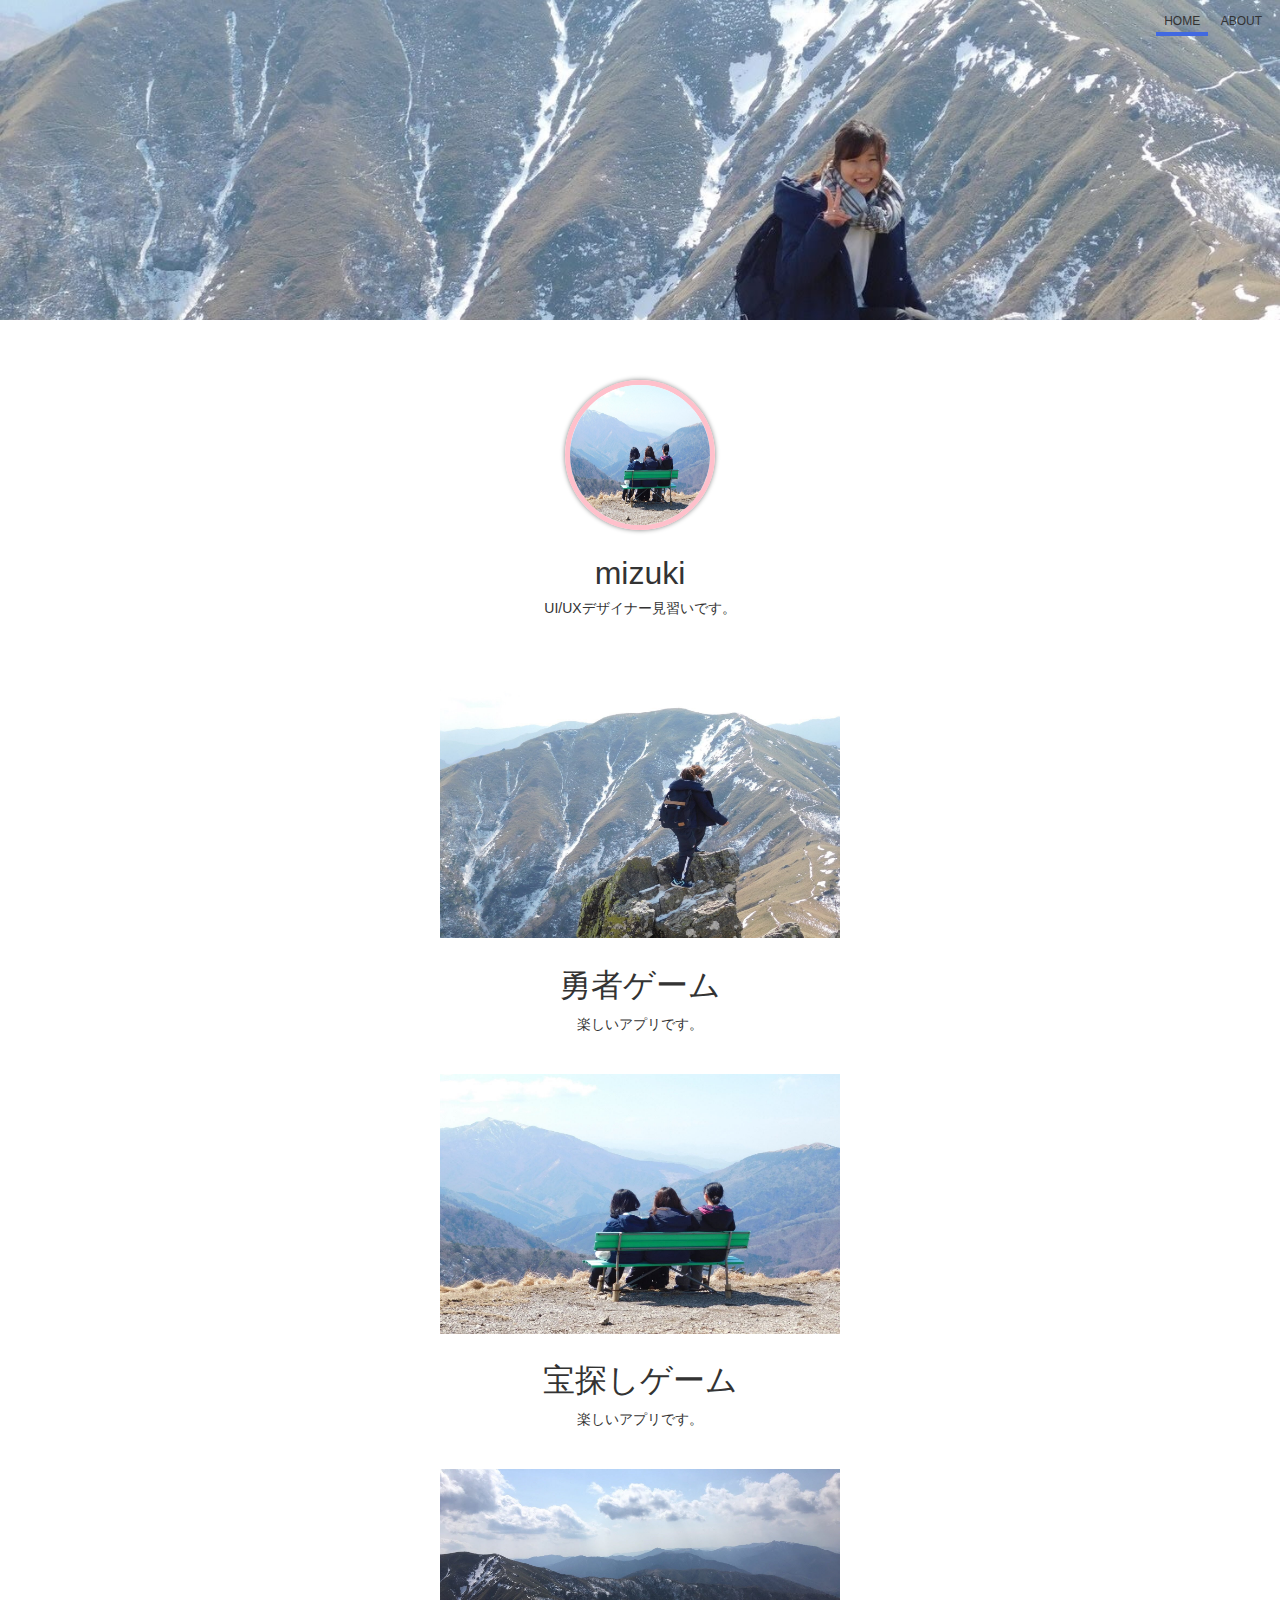
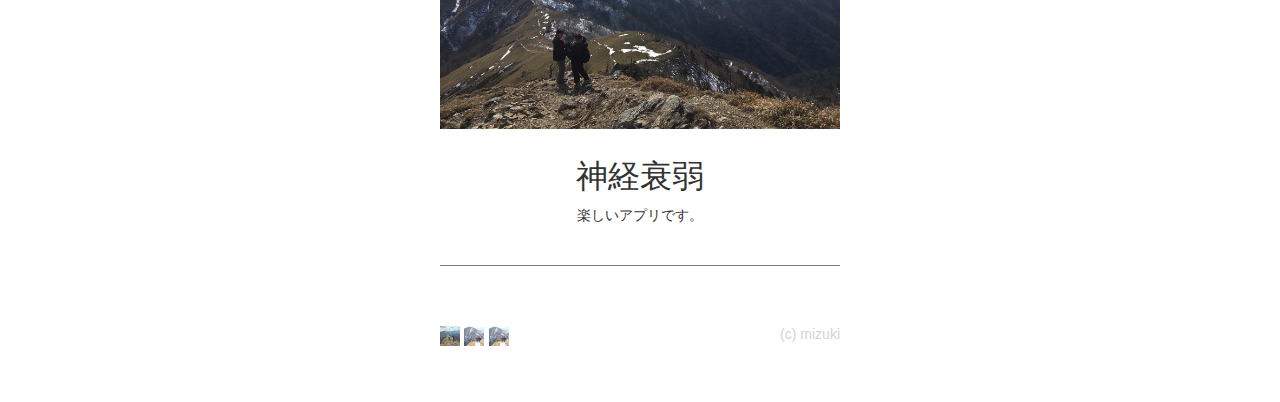
==== demo/src/main/resources/templates/index.html @ 743d3a15 "my portfolio" ====
<!DOCTYPE html>
<html lang="ja">
    <head>
        <meta charset="utf-8">
        <title>
        mizuki's portfolio site
        </title>
        <meta name="description" content="mizuki's portfolio site">
        <link rel="stylesheet" href="style/styles.css">
    </head>
    <body>
    <header>
    <!-- 
        ol: (o)rdered (l)ist
        ul: (u)nordered (l)ist

        li: (l)ist (i)tem
    -->
        <nav>
        <ul>
            <li class="current">
                <a href="index.html">
                    HOME
                </a>
            </li>
            <li>
                <a href="about.html">
                    ABOUT
                </a>
            </li>
        </ul>
        </nav>
     </header>
        <section>
        <img src="img/剣山04.JPG" width="140" height="140" 
            alt = "mizuki icon" class="icon">
        <h1>mizuki</h1>
        <p>UI/UXデザイナー見習いです。</p>
        </section>
        <div class="works">
        <section>
        <img src="img/剣山02.JPG" width="400" height="260" >
        <h1>
        勇者ゲーム</h1>
        <p>
        楽しいアプリです。
        </p>
        </section>
        <section>
        <img src="img/剣山04.JPG" width="400" height="260" >
        <h1>
        宝探しゲーム</h1>
        <p>
        楽しいアプリです。
        </p>
        </section>
        <section>
        <img src="img/剣山03.JPG" width="400" height="260" >
        <h1>
        神経衰弱</h1>
        <p>
        楽しいアプリです。
        </p>
        </section>
        </div>
        <footer>
        <ul>
            <li>
                <a href="mailto:mizuki@gmail.com" target="_brank">
                    <img src="img/剣山07.JPG" width="20" height="20" alt="メール送信">
                </a>
            </li>
            <li>
                <a href="https://dotinstall.com/lessons/basic_html_v4/45113" target="_brank">
                    <img src="img/剣山06.JPG" width="20" height="20" alt="ブログサイトへ">
                </a>
            </li>
                <a href="https://dotinstall.com/lessons/basic_html_v4/45113" >
            <li><img src="img/剣山06.JPG" width="20" height="20" alt="写真サイトへ">
                </a>
            </li>
        </ul>
        
        <p>
        (c) mizuki
        </p>
        </footer>
    </body>

</html>
---- demo/src/main/resources/templates/style/styles.css ----
body {
    color: #333;
    font-family: Verdana, sans-serif;
    margin: 0;
}

header {
    text-align: right;
    padding: 10px;
    background-image:
    url(../img/剣山01.JPG);
    height: 300px;
    background-size: cover;
    background-position: 50% 50%;
    margin-bottom: 60px;
}
header ul{
    margin: 0;
    list-style-type: none;
    padding-left: 0;
}

header li {
    display: inline-block;
    padding: 4px 8px;
    font-size: 12px;
}

header li > a {
    text-decoration: none;
    color: inherit;
}

header li > a:hover {
    color: royalblue;
}

.current {
    border-bottom: 4px solid royalblue;
}

section{
    text-align: center;
}

section  h1 {
    font-weight: normal;
    margin-bottom: 8px;
}
section p {
    margin-top: 0;
    font-size: 14px;
}

/* section > img */

.icon { 
    border-radius: 50%;
    /* border-color: pink;
    border-width: 5px;
    border-style: solid; */
    border: 5px solid pink;
    box-shadow: 0px 0px 5px gray;
}

.works {
    width: 400px;
    margin: 60px auto;
    border-bottom: 1px solid gray;
}

.works h1
.works p {
    text-align: left;
}

.works > section {
    margin-bottom: 40px;
}

footer {
    width: 400px;
    margin: 0px auto 60px;
}

footer ul{
    margin: 0;
    list-style-type: none;
    padding-left: 0;
    float: left;
}

footer li {
    display: inline-block;
}


footer li > a:hover {
    opacity: 0.6;
}

footer p {
    color: lightgray;
    font-size: 14px;
    text-align: right;
}

.about  {
    width: 400px;
    margin: 0 auto 60px; 
}

.about p {
    text-align: center;
}
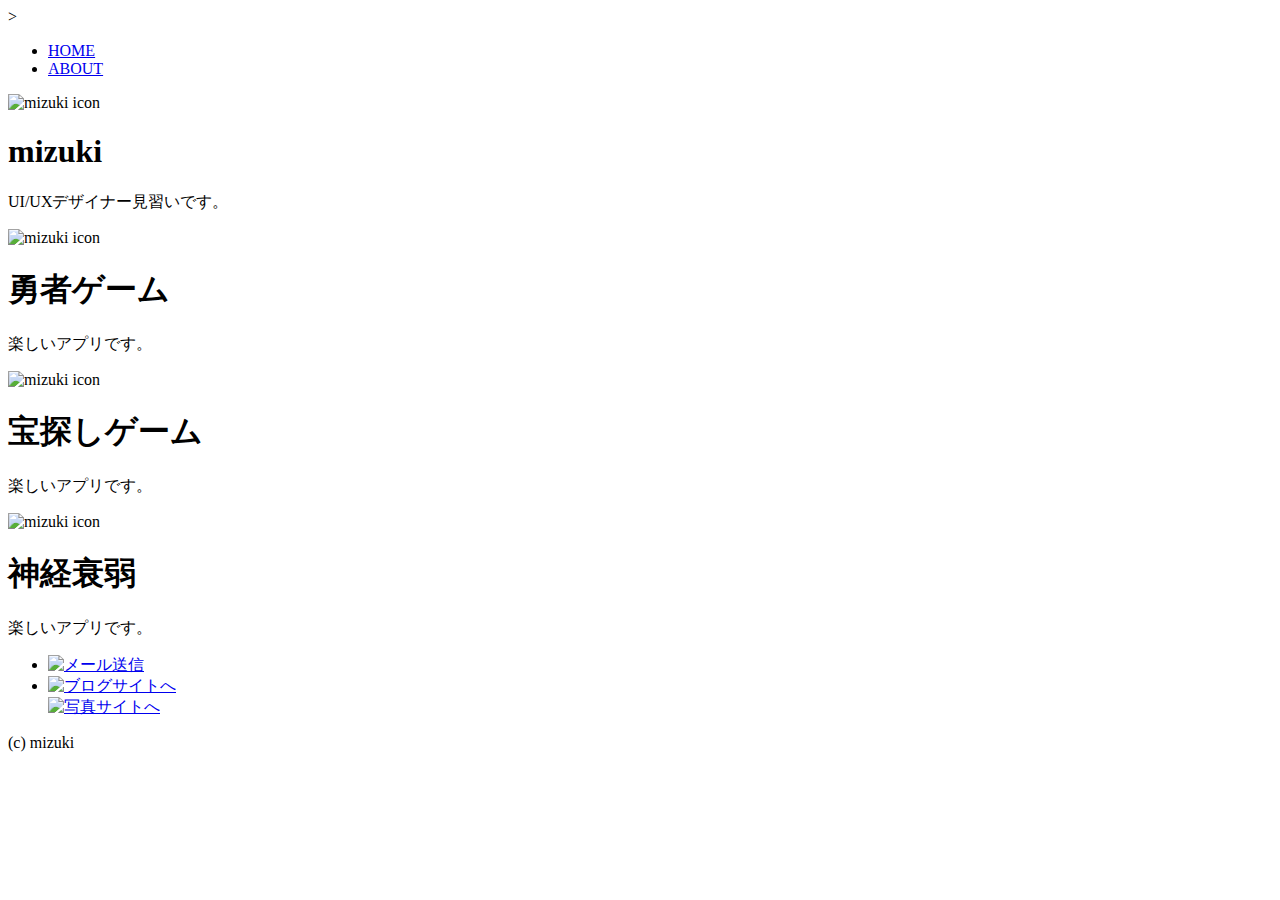
==== commit 71dee650: "change text, but cannot see this..." ====
--- a/demo/src/main/resources/templates/index.html
+++ b/demo/src/main/resources/templates/index.html
@@ -1,12 +1,12 @@
 <!DOCTYPE html>
-<html lang="ja">
+<html xmlns:th="http://www.thymeleaf.org">
     <head>
         <meta charset="utf-8">
         <title>
         mizuki's portfolio site
         </title>
         <meta name="description" content="mizuki's portfolio site">
-        <link rel="stylesheet" href="style/styles.css">
+        <link rel="stylesheet" th:href="@{/css/style.css}"/>>
     </head>
     <body>
     <header>
@@ -32,14 +32,14 @@
         </nav>
      </header>
         <section>
-        <img src="img/剣山04.JPG" width="140" height="140" 
+        <img src="../img/tsurugi04.JPG" width="140" height="140" 
             alt = "mizuki icon" class="icon">
         <h1>mizuki</h1>
         <p>UI/UXデザイナー見習いです。</p>
         </section>
         <div class="works">
         <section>
-        <img src="img/剣山02.JPG" width="400" height="260" >
+        <img src="../img/tsurugi02.JPG" width="400" height="260" alt = "mizuki icon">
         <h1>
         勇者ゲーム</h1>
         <p>
@@ -47,7 +47,7 @@
         </p>
         </section>
         <section>
-        <img src="img/剣山04.JPG" width="400" height="260" >
+        <img src="../img/tsurugi04.JPG" width="400" height="260" alt = "mizuki icon">
         <h1>
         宝探しゲーム</h1>
         <p>
@@ -55,7 +55,7 @@
         </p>
         </section>
         <section>
-        <img src="img/剣山03.JPG" width="400" height="260" >
+        <img src="../img/tsurugi03.JPG" width="400" height="260" alt = "mizuki icon">
         <h1>
         神経衰弱</h1>
         <p>
@@ -67,16 +67,16 @@
         <ul>
             <li>
                 <a href="mailto:mizuki@gmail.com" target="_brank">
-                    <img src="img/剣山07.JPG" width="20" height="20" alt="メール送信">
+                    <img src="../img/tsurugi07.JPG" width="20" height="20" alt="メール送信">
                 </a>
             </li>
             <li>
                 <a href="https://dotinstall.com/lessons/basic_html_v4/45113" target="_brank">
-                    <img src="img/剣山06.JPG" width="20" height="20" alt="ブログサイトへ">
+                    <img src="../img/tsurugi06.JPG" width="20" height="20" alt="ブログサイトへ">
                 </a>
             </li>
                 <a href="https://dotinstall.com/lessons/basic_html_v4/45113" >
-            <li><img src="img/剣山06.JPG" width="20" height="20" alt="写真サイトへ">
+                <img src="../img/tsurugi06.JPG" width="20" height="20" alt="写真サイトへ">
                 </a>
             </li>
         </ul>
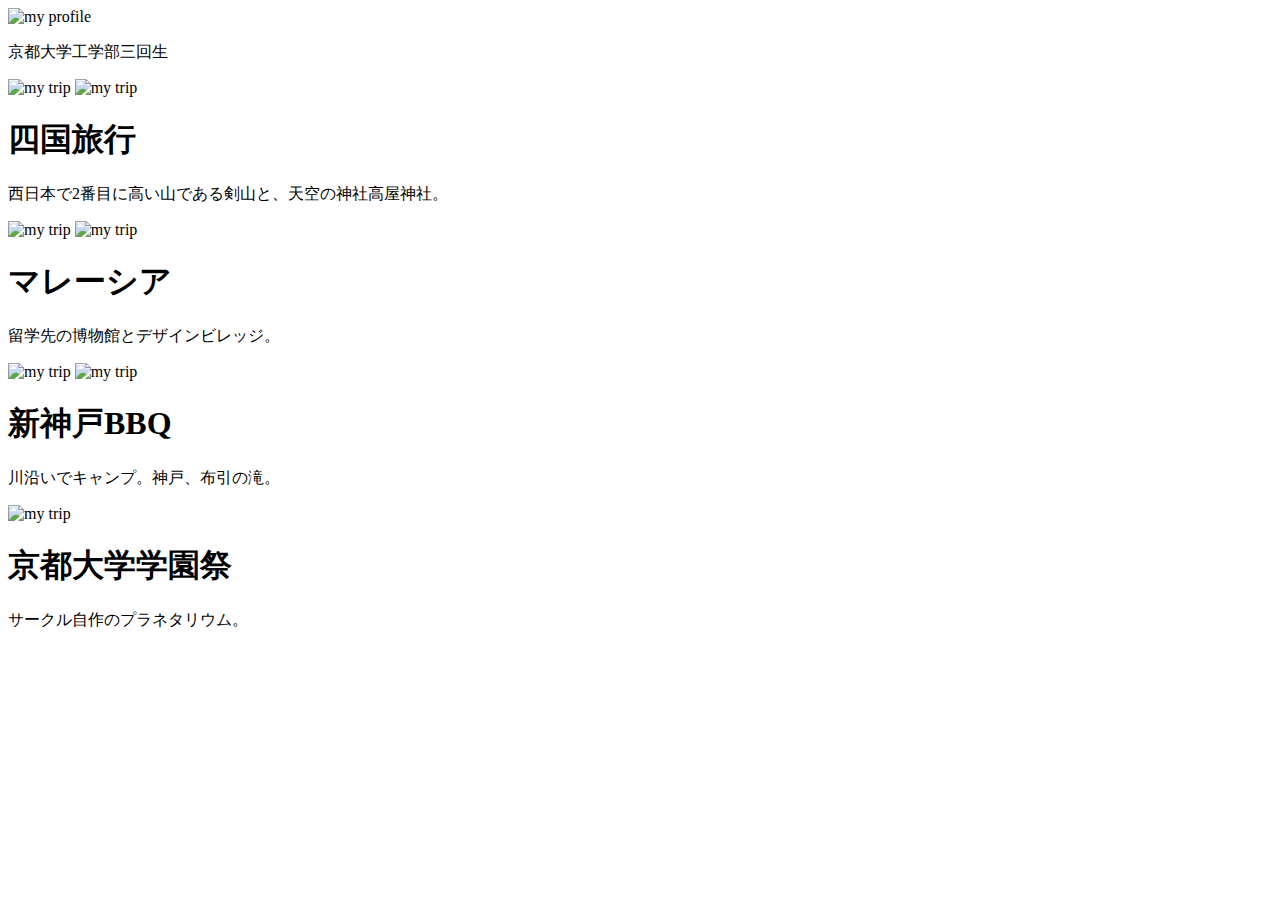
==== commit ff8cf36b: "temporary submission." ====
--- a/demo/src/main/resources/templates/index.html
+++ b/demo/src/main/resources/templates/index.html
@@ -1,92 +1,50 @@
 <!DOCTYPE html>
-<html xmlns:th="http://www.thymeleaf.org">
+<html lang="ja" xmlns:th="http://www.thymeleaf.org">
     <head>
-        <meta charset="utf-8">
-        <title>
-        mizuki's portfolio site
-        </title>
-        <meta name="description" content="mizuki's portfolio site">
-        <link rel="stylesheet" th:href="@{/css/style.css}"/>>
+        <meta charset = "utf-8">
+        <title>my trips</title>
+        <meta name = "description" content = "my trips">
+        <link rel = "stylesheet" href = "../css/styles.css" th:href="@{/css/styles.css}">
     </head>
+    <header>
+
+    </header>
     <body>
-    <header>
-    <!-- 
-        ol: (o)rdered (l)ist
-        ul: (u)nordered (l)ist
-
-        li: (l)ist (i)tem
-    -->
-        <nav>
-        <ul>
-            <li class="current">
-                <a href="index.html">
-                    HOME
-                </a>
-            </li>
-            <li>
-                <a href="about.html">
-                    ABOUT
-                </a>
-            </li>
-        </ul>
-        </nav>
-     </header>
         <section>
-        <img src="../img/tsurugi04.JPG" width="140" height="140" 
-            alt = "mizuki icon" class="icon">
-        <h1>mizuki</h1>
-        <p>UI/UXデザイナー見習いです。</p>
+            <img src="../img/剣山01.JPG" width="200" height="200"
+                alt = "my profile" class="icon">
+            <p>京都大学工学部三回生</p>
         </section>
-        <div class="works">
-        <section>
-        <img src="../img/tsurugi02.JPG" width="400" height="260" alt = "mizuki icon">
-        <h1>
-        勇者ゲーム</h1>
-        <p>
-        楽しいアプリです。
-        </p>
-        </section>
-        <section>
-        <img src="../img/tsurugi04.JPG" width="400" height="260" alt = "mizuki icon">
-        <h1>
-        宝探しゲーム</h1>
-        <p>
-        楽しいアプリです。
-        </p>
-        </section>
-        <section>
-        <img src="../img/tsurugi03.JPG" width="400" height="260" alt = "mizuki icon">
-        <h1>
-        神経衰弱</h1>
-        <p>
-        楽しいアプリです。
-        </p>
-        </section>
-        </div>
-        <footer>
-        <ul>
-            <li>
-                <a href="mailto:mizuki@gmail.com" target="_brank">
-                    <img src="../img/tsurugi07.JPG" width="20" height="20" alt="メール送信">
-                </a>
-            </li>
-            <li>
-                <a href="https://dotinstall.com/lessons/basic_html_v4/45113" target="_brank">
-                    <img src="../img/tsurugi06.JPG" width="20" height="20" alt="ブログサイトへ">
-                </a>
-            </li>
-                <a href="https://dotinstall.com/lessons/basic_html_v4/45113" >
-                <img src="../img/tsurugi06.JPG" width="20" height="20" alt="写真サイトへ">
-                </a>
-            </li>
-        </ul>
-        
-        <p>
-        (c) mizuki
-        </p>
-        </footer>
-    </body>
-
-</html>
-
-
+            <div>
+            <img src="../img/剣山07.JPG" width="400" height="260" alt="my trip" class="trip">
+            <img src="../img/高屋神社03.JPG" width="400" height="260" alt="my trip" class="trip">
+            <h1>四国旅行</h1>
+            <p>
+            西日本で2番目に高い山である剣山と、天空の神社高屋神社。
+            </p>
+            </div>
+            <div>
+            <img src="../img/malay.jpg" width="400" height="260" alt="my trip" class="trip">
+            <img src="../img/designVillage.jpg" width="400" height="260" alt="my trip" class="trip">
+            <h1>マレーシア</h1>
+            <p>
+            留学先の博物館とデザインビレッジ。
+            <p>
+            </div>
+            <div>
+            <img src="../img/布引.jpg" width="400" height="260"  alt="my trip" class="trip">
+            <img src="../img/布引1.jpg" width="400" height="260" alt="my trip" class="trip">
+            <h1>新神戸BBQ</h1>
+            <p>
+            川沿いでキャンプ。神戸、布引の滝。
+            <p>
+            </div>
+            <div>
+            <img src="../img/planet.jpg" width="400" height="260" alt="my trip" class="trip">
+            <h1>京都大学学園祭</h1>
+            <p>
+            サークル自作のプラネタリウム。
+            <p>
+            </div>
+            
+</html>